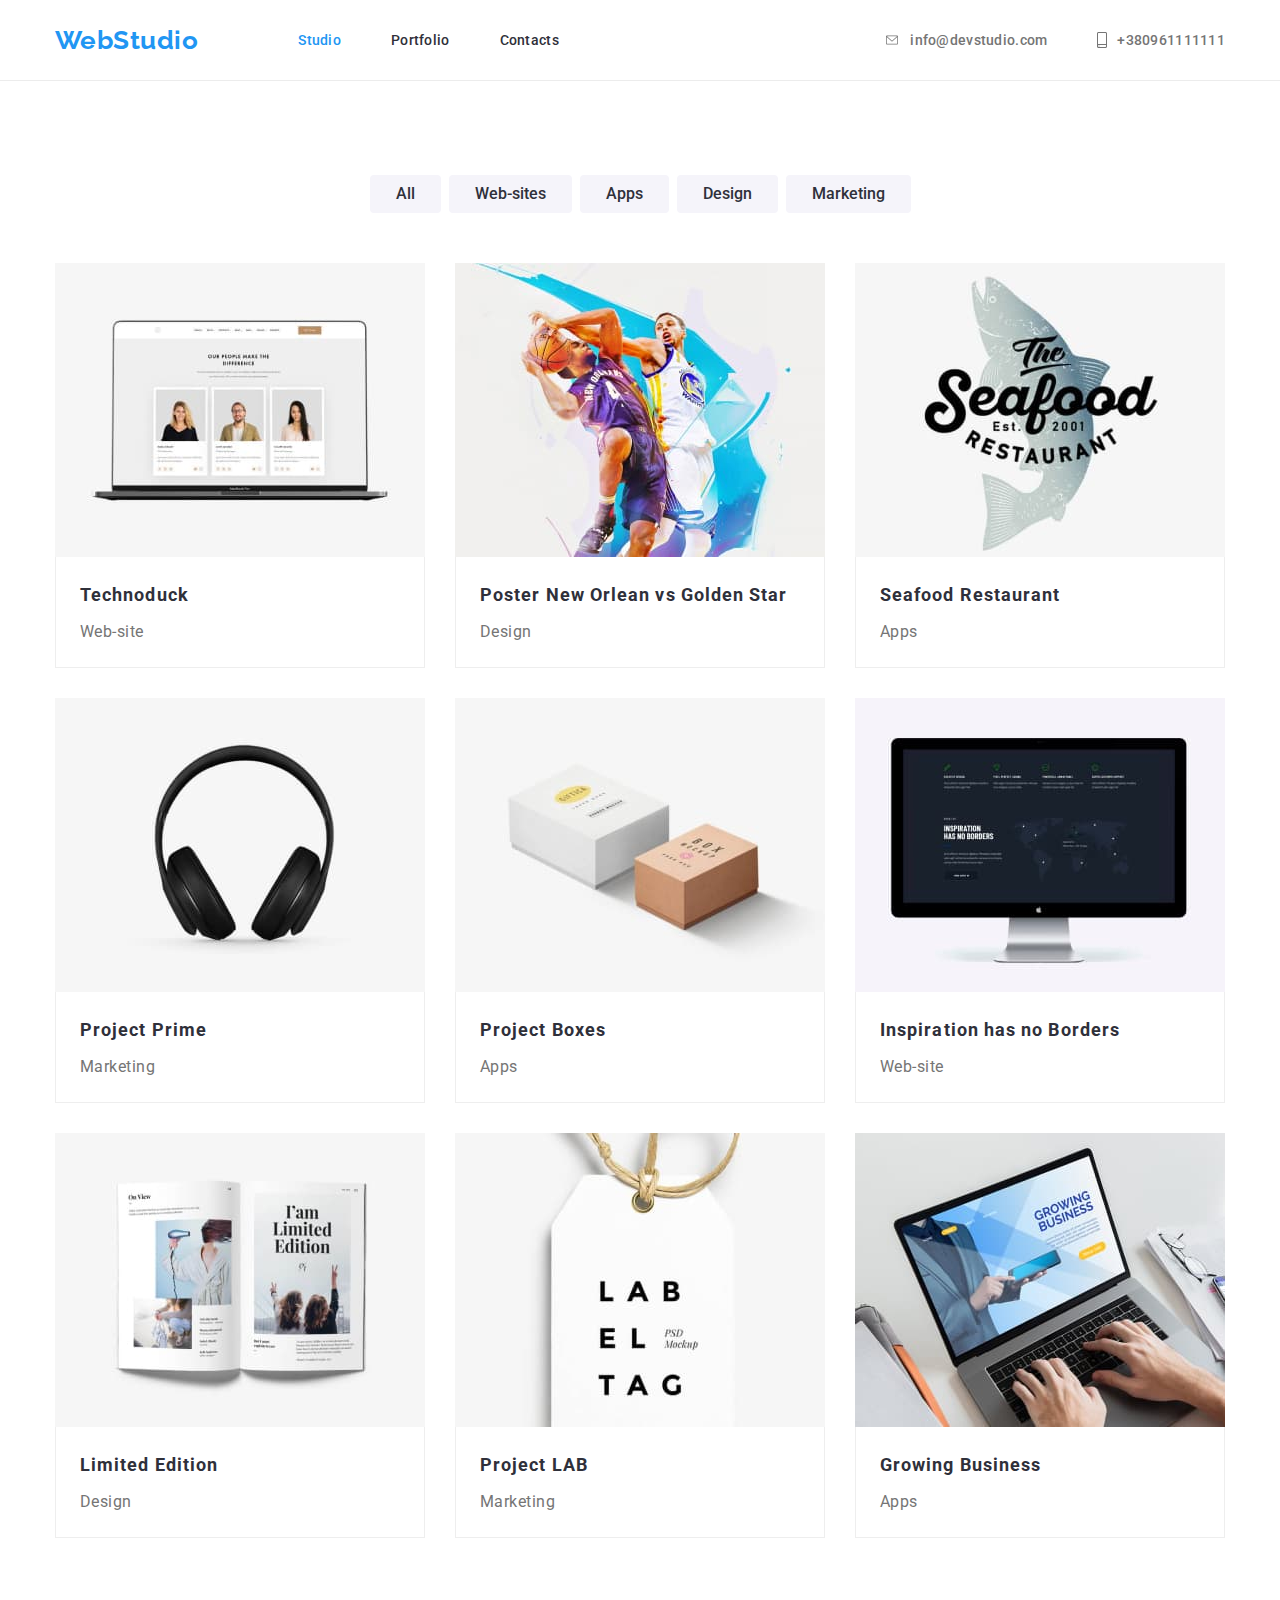
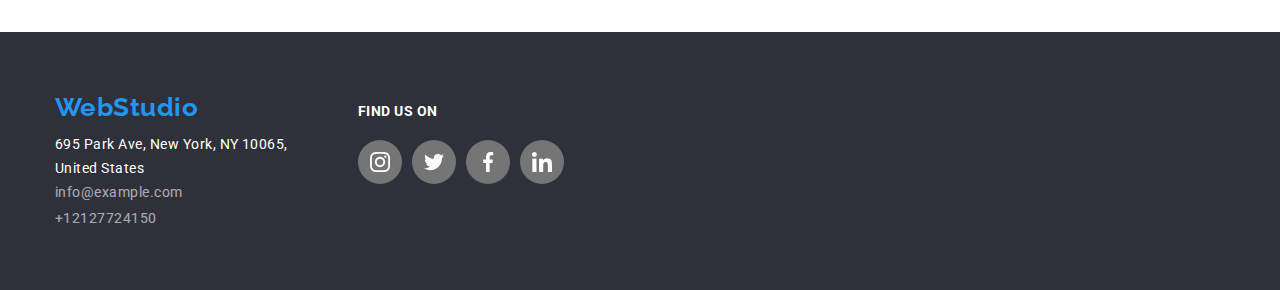
==== portfolio.html @ 8b102408 "in-progress" ====
<!DOCTYPE html>
<html lang="en">

<head>
    <meta charset="UTF-8">
    <meta http-equiv="X-UA-Compatible" content="IE=edge">
    <meta name="viewport" content="width=device-width, initial-scale=1.0">
    <link rel="stylesheet"
        href="https://cdnjs.cloudflare.com/ajax/libs/modern-normalize/1.1.0/modern-normalize.min.css">
    <link rel="preconnect" href="https://fonts.googleapis.com">
    <link rel="preconnect" href="https://fonts.gstatic.com" crossorigin>
    <link
        href="https://fonts.googleapis.com/css2?family=Raleway:wght@700&family=Roboto:wght@400;500;700;900&display=swap"
        rel="stylesheet">
    <link rel="stylesheet" href="./css/styles.css">
    <title>Portfolio</title>
</head>

<body>
    <header class="header-section">
        <div class="container header-container">
            <a href="./index.html" class="header-logo">WebStudio</a>
            <nav>
                <ul class="navigation-list">
                    <li class="navigation-item">
                        <a class="pages current-page" href="./index.html">Studio</a>
                    </li>
                    <li class="navigation-item">
                        <a class="pages" href="./portfolio.html">Portfolio</a>
                    </li>
                    <li class="navigation-item">
                        <a class="pages" href="#">Contacts</a>
                    </li>
                </ul>
            </nav>
            <ul class="header-contact-list">
                <li class="header-contact-item">
                    <a class="header-contact-link" href="mailto:info@devstudio.com"><svg class="link-icon" width="16px"
                            height="12px">
                            <use href="./images/sprite.svg#icon-envelope"></use>
                        </svg>
                        info@devstudio.com
                    </a>
                </li>
                <li class="header-contact-item">
                    <a class="header-contact-link" href="tel:380961111111"><svg class="link-icon" width="10px"
                            height="16px">
                            <use href="./images/sprite.svg#icon-smartphone"></use>
                        </svg>
                        +380961111111</a>
                </li>
    
            </ul>
        </div>
    </header>
    <main>
        <section class="portfolio-section">
            <div class="container">
                <ul class="button-list">
                    <li class="button-item">
                        <button type="button" class="portfolio-filter">All</button>
                    </li>
                    <li class="button-item">
                        <button type="button" class="portfolio-filter">Web-sites</button>
                    </li>
                    <li class="button-item">
                        <button type="button" class="portfolio-filter">Apps</button>
                    </li>
                    <li class="button-item">
                        <button type="button" class="portfolio-filter">Design</button>
                    </li>
                    <li class="button-item">
                        <button type="button" class="portfolio-filter">Marketing</button>
                    </li>
                </ul>
                <ul class="portfolio-list ">
                    <li class="portfolio-item">
                        <div class="portfolio-image-container">
                        <img class="portfolio-image" src="./images/img8portfolio-website.jpg"
                            alt="picture of technoduck website" width="370" height="294">
                    <div class="overlay">
                        <p class="overlay-text">Technoduck is a state-of-the-art
                            coronavirus distribution platform.
                            Companies use this platform for
                            digital espionage and attacks on
                            competitors' secure servers.</p>
                    </div>
                            <div class="card-content"> 
                            <h2 class="portfolio-title">Technoduck</h2>
                            <p class="portfolio-text">Web-site</p>
                        </div>
                        </div>
                    </li>
                    <li class="portfolio-item">
                        <img class="portfolio-image" src="./images/img9portfolio-sport-poster.jpg"
                            alt="picture of sport poster" width="370" height="294">
                        <div class="card-content">
                            <h2 class="portfolio-title">Poster New Orlean vs Golden Star</h2>
                            <p class="portfolio-text">Design</p>
                        </div>
                    </li>
                    <li class="portfolio-item">
                        <img class="portfolio-image" src="./images/img10portfolio-restaurant-app.jpg"
                            alt="picture of restaurant logo" width="370" height="294">
                        <div class="card-content">
                            <h2 class="portfolio-title">Seafood Restaurant</h2>
                            <p class="portfolio-text">Apps</p>
                        </div>
                    </li>
                    <li class="portfolio-item">
                        <img class="portfolio-image" src="./images/img11portfolio-marketing.jpg"
                            alt="picture of head-phones" width="370" height="294">
                        <div class="card-content">
                            <h2 class="portfolio-title">Project Prime</h2>
                            <p class="portfolio-text">Marketing</p>
                        </div>
                    </li>
                    <li class="portfolio-item">
                        <img class="portfolio-image" src="./images/img12portfolio-project-boxes.jpg"
                            alt="picture of personalized boxes" width="370" height="294">
                        <div class="card-content">
                            <h2 class="portfolio-title">Project Boxes</h2>
                            <p class="portfolio-text">Apps</p>
                        </div>
                    <li class="portfolio-item">
                        <img class="portfolio-image" src="./images/img13portfolio-inspiration-website.jpg"
                            alt="picture of inspiration website" width="370" height="294">
                        <div class="card-content">
                            <h2 class="portfolio-title">Inspiration has no Borders</h2>
                            <p class="portfolio-text">Web-site</p>
                        </div>
                    </li>
                    <li class="portfolio-item">
                        <img class="portfolio-image" src="./images/img14portfolio-limited-edition.jpg"
                            alt="picture of magazines" width="370" height="294">
                        <div class="card-content">
                            <h2 class="portfolio-title">Limited Edition</h2>
                            <p class="portfolio-text">Design</p>
                        </div>
                    </li>
                    <li class="portfolio-item">
                        <img class="portfolio-image" src="./images/img15portfolio-project-lab.jpg"
                            alt="picture of tag with logo" width="370" height="294">
                        <div class="card-content">
                            <h2 class="portfolio-title">Project LAB</h2>
                            <p class="portfolio-text">Marketing</p>
                        </div>
                    </li>
                    <li class="portfolio-item">
                        <img class="portfolio-image" src="./images/img16portfolio-growing-business.jpg"
                            alt="picture of growing business app" width="370" height="294">
                        <div class="card-content">
                            <h2 class="portfolio-title">Growing Business</h2>
                            <p class="portfolio-text">Apps</p>
                        </div>
                    </li>
                </ul>
            </div>
        </section>
    </main>
    <footer class="footer-section">
        <div class="footer-container">
            <div class="footer-container-left"><a class="footer-logo" href="./index.html">WebStudio</a>
    
                <address class="footer-addres">
                    <a class="footer-addres-addres" href="https://goo.gl/maps/dAtSncTWALTyisYv6">695 Park Ave, New York, NY
                        10065,<br> United States</a>
                    <ul>
                        <li class="footer-contacts-item"><a class="footer-contacts"
                                href="mailto:info@example.com">info@example.com</a></li>
                        <li class="footer-contacts-item"><a class="footer-contacts" href="tel:12127724150">+12127724150</a>
                        </li>
                    </ul>
                </address>
            </div>
            <div class="footer-container-middle">
                <h4 class="media-title">FIND US ON</h4>
                <ul class="footer-social-media-list">
                    <li class="footer-social-media-item">
                        <a class="footer-social-media-link" href="#"><svg class="footer-social-media-icon" width="20px"
                                height="20px">
                                <use href="./images/sprite.svg#icon-instagram"></use>
                            </svg>
                        </a>
                    </li>
                    <li class="footer-social-media-item">
                        <a class="footer-social-media-link" href="#"><svg class="footer-social-media-icon" width="20px"
                                height="20px">
                                <use href="./images/sprite.svg#icon-twitter"></use>
                            </svg>
                        </a>
                    </li>
                    <li class="footer-social-media-item">
                        <a class="footer-social-media-link" href="#"><svg class="footer-social-media-icon" width="20px"
                                height="20px">
                                <use href="./images/sprite.svg#icon-facebook"></use>
                            </svg>
                        </a>
                    </li>
                    <li class="footer-social-media-item">
                        <a class="footer-social-media-link" href="#"><svg class="footer-social-media-icon" width="20px"
                                height="20px">
                                <use href="./images/sprite.svg#icon-linkedin"></use>
                            </svg>
                        </a>
                    </li>
                </ul>
            </div>
        </div>
    </footer>
    </body>
    
    </html>
---- css/styles.css ----
/* General Styles */
:root {
    --main-text-color: #2F303A;
    --secondary-title-color: #ffff;
    --link-color: #2196F3;
    --accent-color: #2196F3;
    --contact-color: #757575;
    --secondary-text-color: #757575;
    --background-color: #ffff;
    --footer-color: #2F303A;
    --portfolio-button-color: #F5F4FA;
    --portfolio-button-text: #212121;
    --card-gap: 30px;
    --backdrop: rgba(0, 0, 0, 0.2)
}
*::after, ::before {
    box-sizing: inherit;
}

h1,
h2,
h3,
h4,
h5,
h6,
p {
    margin-top: 0;
    margin-bottom: 0;
}

body {
    font-family: 'Roboto', sans-serif;
    font-weight: 500;
    letter-spacing: 0.03em;
    color: var(--main-text-color);
    margin: 0;

}

ul {
    list-style: none;
    padding-left: 0;
    margin-top: 0;
    margin-bottom: 0;
}

a {
    text-decoration: none;
}

img {
    display: block;
    max-width: 100%;
    height: auto;
}

.container {
    width: 1200px;
    padding-left: 15px;
    padding-right: 15px;
    margin: 0 auto;
}

/*HEADER */

.header-section {
    border-bottom: 1px solid #ECECEC;

}

.header-container {
    display: flex;
    align-items: center;
}

.header-logo {
    color: var(--accent-color);
    text-decoration: none;
    font-family: 'Raleway', sans-serif;
    font-weight: 700;
    font-size: 26px;
    line-height: calc(31/26);
    margin-right: 100px;


}

.navigation-list {
    display: flex;
    align-items: center;
}

.navigation-item:not(:last-child) {
    margin-right: 50px;
}

.pages {
    color: var(--main-text-color);
    font-size: 14px;
    letter-spacing: 0.02em;
    line-height: calc(16/14);
    display: block;
    padding-top: 32px;
    padding-bottom: 32px;
}

.pages:hover,
.pages:focus {
    color: var(--link-color);
}

.header-contact-list {
    display: flex;
    align-items: center;
    margin-left: auto;
}

.header-contact-item:not(:last-child) {
    margin-right: 50px;
}


.current-page {
    color: var(--link-color);

}

.header-contact-link {
    color: var(--contact-color);
    font-weight: 500;
    font-size: 14px;
    line-height: calc(16/14);
    letter-spacing: 0.02em;
    display: flex;
    align-items: center;
    padding-top: 32px;
    padding-bottom: 32px;
}

.header-contact-link:hover,
.header-contact-link:focus {
    color: var(--link-color);
    font-weight: 500;
}
.link-icon {
margin-right: 10px;
fill: currentColor;
}

/* HERO */
.hero-section {
    background-color: #2F303A;
    background-image: linear-gradient(rgba(47, 48, 58, 0.4),
     rgba(47, 48, 58, 0.4)),
      url('../images/img17hero.jpg');
    padding-top: 200px;
    padding-bottom: 200px;
    align-items: center;
    background-position: center;
    background-repeat: no-repeat;
    background-size: cover;
}

.hero-container {
    align-items: center;
    display: flex;
    flex-direction: column;
    
}

.hero-title {
    font-weight: 900;
    font-size: 44px;
    line-height: calc(60/44);
    text-align: center;
    letter-spacing: 0.06em;
    color: var(--secondary-title-color);
    margin-bottom: 30px;
}

.hero-button {
    font-weight: 700;
    font-size: 16px;
    line-height: calc(30/16);
    text-align: center;
    letter-spacing: 0.06em;
    color: var(--secondary-title-color);
    background-color: var(--link-color);
    cursor: pointer;
    display: block;
    align-items: center;
    border-radius: 4px;
    padding: 10px 20px;
    border: none;
    box-shadow: 0px 4px 4px rgba(0, 0, 0, 0.15);
    transition: backdrop;
    transition-duration: 250ms;
    transition-timing-function: cubic-bezier(0.4, 0, 0.2, 1);


}

.hero-button:hover,
.hero-button:focus {
    background-color: darkblue;
}
/* MODAL WINDOW */


.modal {
    height: 581px;
    width: 528 px;
    margin-left: auto;
    margin-right: auto;
    background-color: var(--background-color);
    border-radius: 4px;
    position: relative;
   
}

/* Modal Close Button */
.modal-button {
    color: #aaa;
    float: right;
    font-size: 18px;
    font-weight: bold;
}

.modal-button:hover,
.modal-button:focus {
    color: var(--accent-color);
    text-decoration: none;
    cursor: pointer;
}
.is-hidden {
    pointer-events: none;
    opacity: 0%;
}

.backdrop {
    width: 100%;
    height: 100%;
    background-color: var(--backdrop);
    position: fixed;
    top: 0;
    display: flex;
    align-items: center;
    transition-duration:  250ms;
    transition-timing-function: cubic-bezier(0.4, 0, 0.2, 1);
}
.data-modal {
    display: none;
    position: fixed;
    z-index: 1;
    left: 0;
    top: 0;
    width: 100%;
    height: 100%;
    overflow: auto;
    background-color: rgba(0, 0, 0, 0.2)
}
/* FEATURES  */
.hide {
    position: absolute;
    width: 1px;
    height: 1px;
    margin: -1px;
    border: 0;
    padding: 0;
    white-space: nowrap;
    clip-path: inset(100%);
    clip: rect(0 0 0 0);
    overflow: hidden;
}

.features-section {
    padding-top: 94px;
    padding-bottom: 94px;
}

.features-list {
    display: flex;
    justify-content: center;
}

.features-item:not(:last-child) {
    margin-right: 30px;
}

.features-item {
    width: 270px;
}

.icon-moderation {
    display: flex;
    justify-content: center;
    padding: 25px 0px;
    background-color: #F5F4FA;
    margin-bottom: 30px;
    border-radius: 4px;
}

.features {
    font-weight: 700;
    font-size: 14px;
    line-height: calc(16/14);
    text-transform: uppercase;
    color: var(--main-text-color);
    padding-bottom: 10px;
}

.features-text {

    font-weight: 400;
    font-size: 14px;
    line-height: calc(24/14);
    color: var(--secondary-text-color);
}

/* DO */
.do {
    padding-top: 0;
}

.section-title {
    font-weight: 700;
    font-size: 36px;
    line-height: calc(42/36);
    text-align: center;
    color: var(--main-text-color);
    padding-bottom: 50px;
}

.what-we-do-images {
    display: flex;
}

.do-item:not(:last-child) {
    margin-right: 30px;

}

/* TEAM */
.team-members {
    background-color: #F5F4FA;
    padding-top: 94px;
    padding-bottom: 94px;
}

.team-list {
    display: flex;
    justify-content: center;

}

.team-item {
    width: 270px;
    box-shadow: 0px 1px 3px rgba(0, 0, 0, 0.12), 0px 1px 1px rgba(0, 0, 0, 0.14), 0px 2px 1px rgba(0, 0, 0, 0.2);
    border-radius: 0px 0px 4px 4px;
}

.team-item:not(:last-child) {
    margin-right: 30px;
}

.team-item-description {
    background-color: #ffff;
    padding-top: 30px;
    padding-bottom: 30px;
    text-align: center;
}


.team-title {
    font-size: 16px;
    line-height: calc(19/16);
    text-align: center;
    color: var(--main-text-color);
    margin-bottom: 10px;
}

.team-text {
    font-weight: 400;
    font-size: 16px;
    line-height: calc(19/16);
    text-align: center;
    color: var(--secondary-text-color);
    margin-bottom: 16px;
}
.team-social-media-list {
    list-style: none;
    display:flex;
    justify-content: center;
}
.team-social-media-item:not(:last-child) {
    margin-right: 10px;
}
.social-media-link {
    width: 44px;
    height: 44px;
    background-color: white;
    color: #AFB1B8;
    display: flex;
    align-items: center;
    justify-content: center;
    border-radius: 50%;
}
.social-media-icon {
    fill: currentColor;
}
.social-media-link:hover,
.social-media-link:focus {
    color: #ffff;
   background-color: var(--accent-color);
}
/* REGULAR CUSTOMERS */

.customers-logo-list {
    display: flex;
    justify-content: center;
    margin-bottom: 30px;
}

.customers-logo:not(:last-child) {
    margin-right: 30px;

}

.customer-logo-link {
    color: #AFB1B8;
display: flex;
justify-content: center;
    align-items: center;
    width: 170px;
    height: 92px;
    border: 1px solid #AFB1B8;
    border-radius: 4px;
}
.customer-logo-link:hover,
.customer-logo-link:focus {
    color: var(--accent-color);
}

.logo-icon {
    fill: currentColor;

}

/* FOOTER */
.footer-section {
    background-color: var(--footer-color);
    padding: 60px 0;
 
}
.footer-container {
    width: 1200px;
    padding-left: 15px;
    padding-right: 15px;
    margin: 0 auto;
display: flex;
align-items: baseline;


}
.footer-container-left {
    display: block;
    margin-right: 70px;
    
    
}
.footer-container-middle {
    display: flex;
    align-items: flex-start;
flex-direction: column;

        }


.footer-logo {
    color: var(--accent-color);
    text-decoration: none;
    font-family: 'Raleway', sans-serif;
    font-weight: 700;
    font-size: 26px;
    line-height: calc(31/26);
    margin-bottom: 9px;
    display: block;
}

.footer-addres {
    font-style: normal;
}

.footer-addres-addres {
    font-weight: 400;
    font-size: 14px;
    line-height: calc(24/14);
    color: var(--secondary-title-color);
    margin-bottom: 2px;
}

.footer-contacts-item:not(:last-child) {
    margin-bottom: 2px;

}

.footer-contacts {
    font-weight: 400;
    font-size: 14px;
    line-height: calc(24/14);
    color: var(--secondary-title-color);
    opacity: 0.6;
}



.media-title {color:#ffff;
    font-weight: 700;
    font-size: 14px;
    line-height: calc(16.41/14);
    margin-bottom: 20px;
    

}


.footer-social-media-list {
    display: flex;
    justify-content: center;
    
    }
  
.footer-social-media-link {
width: 44px;
height: 44px;
color:#ffff;
background-color: var(--contact-color);
 display: flex;
align-items: center;
    justify-content: center;
    border-radius: 50%;
}
.footer-social-media-link:hover,
.footer-social-media-link:focus { color:#ffff;
     background-color: var(--accent-color);
        }

.footer-social-media-icon {
    fill: currentColor;

}

.footer-social-media-item:not(:last-child) {
    margin-right: 10px;
}
/* PORTFOLIO BUTTONS SECTION */
.portfolio-section {
    padding-top: 94px;
    padding-bottom: 94px;
}

.button-list {
    display: flex;
    justify-content: center;
    align-items: center;
    margin-bottom: 50px;
}

.button-item:not(:last-child) {
    margin-right: 8px;

}



.portfolio-filter {
    font-family: 'Roboto', sans-serif;
    color: var(--portfolio-text-color);
    cursor: pointer;
    border: none;
    font-weight: 500;
    font-size: 16px;
    line-height: calc(26/16);
    text-align: center;
    display: block;
    border-radius: 4px;
    padding: 6px 26px;
    background-color: #F5F4FA;

}

.portfolio-filter:hover,
.portfolio-filter:focus {
    color: var(--secondary-title-color);
    background-color: var(--accent-color);
    box-shadow: 0px 4px 4px rgba(0, 0, 0, 0.1), 0px 1px 2px rgba(0, 0, 0, 0.08), 0px 2px 2px rgba(0, 0, 0, 0.12);
}

/* PORTFOLIO PROJECTS SECTION */

.portfolio-list {
    display: flex;
    flex-wrap: wrap;
    margin-top: calc(-1 * var(--card-gap));
    margin-left: calc(-1 * var(--card-gap));
}

.portfolio-item {
    flex-basis: calc(100% / 3 - var(--card-gap));
    margin-left: var(--card-gap);
    margin-top: var(--card-gap);
}
  .portfolio-image {
    display: block;
    max-width: 100%;
    height: auto;

}
.portfolio-image-container {
    position: relative;
    overflow: hidden;
}
.portfolio-image-container:hover .overlay {
transform: translateY(0);
}


.overlay {
    position: absolute;
    display: block;
    padding: 63px 24px;
    background-color: rgba(33, 150, 243, 0.9);
    top: 0;
    left: 0;
    width: 100%;
    height: 100%;
    transform: translateY(100%);
    transition: transform;
    transition-duration: 250ms;
    transition-timing-function: cubic-bezier(0.4, 0, 0.2, 1);
  
}

.overlay-text {
    color: #ffff;
    padding: 63px 24px;
    font-size: 18px;
    text-align: center;
}

.card-content {
    padding: 20px 24px;
    border-left: 1px solid #eeeeee;
    border-right: 1px solid #eeeeee;
    border-bottom: 1px solid #eeeeee;
     
}


.portfolio-title {
    font-weight: 700;
    font-size: 18px;
    line-height: 2;
    letter-spacing: 0.06em;
    color: var(--main-text-color);
}

.portfolio-text {
    font-weight: 400;
    font-size: 16px;
    line-height: 1.88;
    color: var(--secondary-text-color);
    margin-top: 4px;
}

.team-title {
    font-size: 16px;
    line-height: calc(19/16);
    text-align: center;
    color: var(--main-text-color);
    margin-bottom: 10px;
}
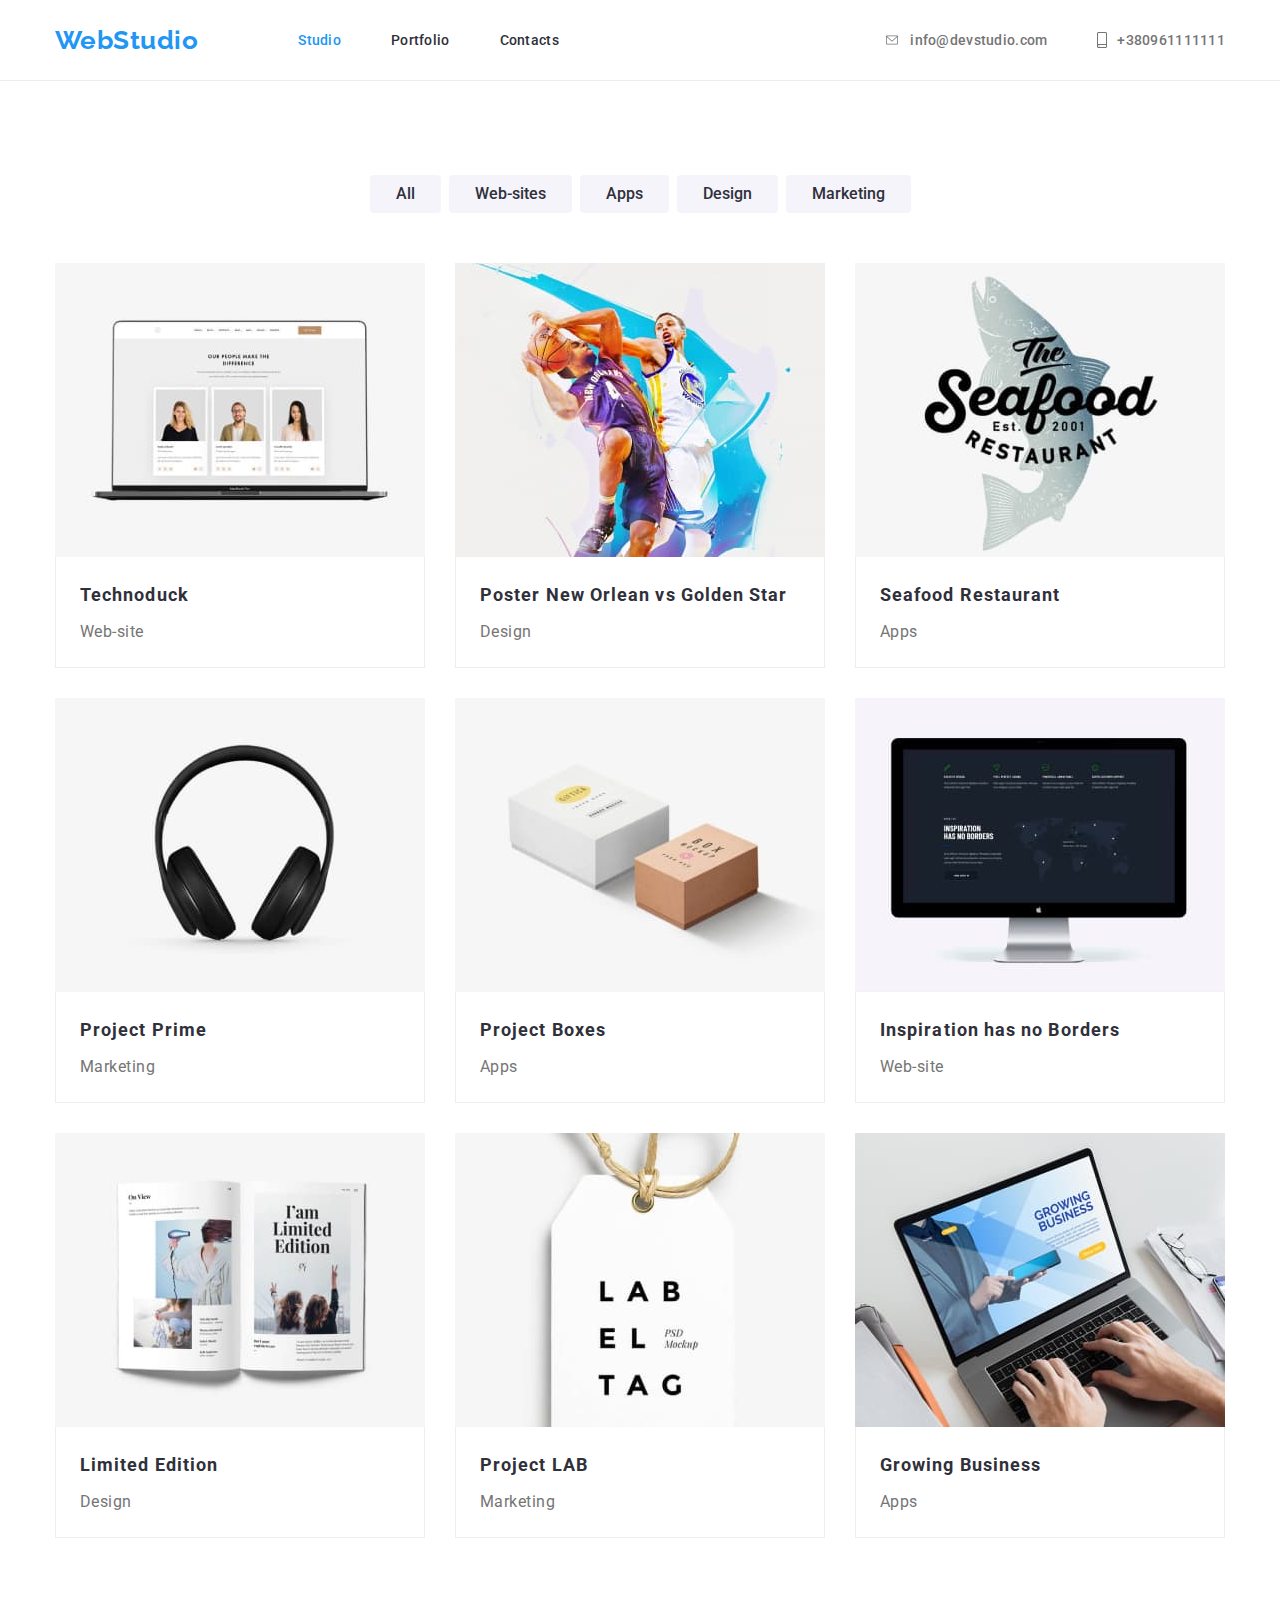
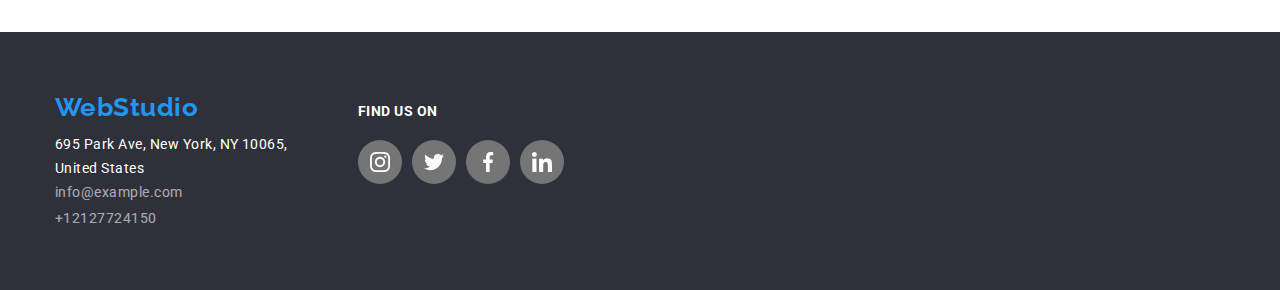
==== commit c57a0c03: "seems to be ready" ====
--- a/portfolio.html
+++ b/portfolio.html
@@ -75,11 +75,11 @@
                 </ul>
                 <ul class="portfolio-list ">
                     <li class="portfolio-item">
-                        <div class="portfolio-image-container">
+                    <div class="overlay">
                         <img class="portfolio-image" src="./images/img8portfolio-website.jpg"
                             alt="picture of technoduck website" width="370" height="294">
-                    <div class="overlay">
-                        <p class="overlay-text">Technoduck is a state-of-the-art
+                        <p class="overlay-text">
+                            Technoduck is a state-of-the-art
                             coronavirus distribution platform.
                             Companies use this platform for
                             digital espionage and attacks on
@@ -88,68 +88,131 @@
                             <div class="card-content"> 
                             <h2 class="portfolio-title">Technoduck</h2>
                             <p class="portfolio-text">Web-site</p>
-                        </div>
-                        </div>
-                    </li>
-                    <li class="portfolio-item">
+                        </div>   
+                    </li>
+                    <li class="portfolio-item">
+                    <div class="overlay">
                         <img class="portfolio-image" src="./images/img9portfolio-sport-poster.jpg"
                             alt="picture of sport poster" width="370" height="294">
-                        <div class="card-content">
+                        <p class="overlay-text">
+                            Technoduck is a state-of-the-art
+                            coronavirus distribution platform.
+                            Companies use this platform for
+                            digital espionage and attacks on
+                            competitors' secure servers.</p>
+                        </div>
+                            <div class="card-content">
                             <h2 class="portfolio-title">Poster New Orlean vs Golden Star</h2>
                             <p class="portfolio-text">Design</p>
                         </div>
                     </li>
                     <li class="portfolio-item">
+                    <div class="overlay">
                         <img class="portfolio-image" src="./images/img10portfolio-restaurant-app.jpg"
                             alt="picture of restaurant logo" width="370" height="294">
-                        <div class="card-content">
+                        <p class="overlay-text">
+                            Technoduck is a state-of-the-art
+                            coronavirus distribution platform.
+                            Companies use this platform for
+                            digital espionage and attacks on
+                            competitors' secure servers.</p>
+                        </div>
+                            <div class="card-content">
                             <h2 class="portfolio-title">Seafood Restaurant</h2>
                             <p class="portfolio-text">Apps</p>
                         </div>
                     </li>
                     <li class="portfolio-item">
+                    <div class="overlay">
                         <img class="portfolio-image" src="./images/img11portfolio-marketing.jpg"
                             alt="picture of head-phones" width="370" height="294">
-                        <div class="card-content">
+                        <p class="overlay-text">
+                            Technoduck is a state-of-the-art
+                            coronavirus distribution platform.
+                            Companies use this platform for
+                            digital espionage and attacks on
+                            competitors' secure servers.</p>
+                        </div>
+                            <div class="card-content">
                             <h2 class="portfolio-title">Project Prime</h2>
                             <p class="portfolio-text">Marketing</p>
                         </div>
                     </li>
                     <li class="portfolio-item">
+                    <div class="overlay">
                         <img class="portfolio-image" src="./images/img12portfolio-project-boxes.jpg"
                             alt="picture of personalized boxes" width="370" height="294">
-                        <div class="card-content">
+                        <p class="overlay-text">
+                            Technoduck is a state-of-the-art
+                            coronavirus distribution platform.
+                            Companies use this platform for
+                            digital espionage and attacks on
+                            competitors' secure servers.</p>
+                        </div>
+                            <div class="card-content">
                             <h2 class="portfolio-title">Project Boxes</h2>
                             <p class="portfolio-text">Apps</p>
                         </div>
                     <li class="portfolio-item">
+                    <div class="overlay">
                         <img class="portfolio-image" src="./images/img13portfolio-inspiration-website.jpg"
                             alt="picture of inspiration website" width="370" height="294">
-                        <div class="card-content">
+                        <p class="overlay-text">
+                            Technoduck is a state-of-the-art
+                            coronavirus distribution platform.
+                            Companies use this platform for
+                            digital espionage and attacks on
+                            competitors' secure servers.</p>
+                        </div>
+                            <div class="card-content">
                             <h2 class="portfolio-title">Inspiration has no Borders</h2>
                             <p class="portfolio-text">Web-site</p>
                         </div>
                     </li>
                     <li class="portfolio-item">
+                    <div class="overlay">
                         <img class="portfolio-image" src="./images/img14portfolio-limited-edition.jpg"
                             alt="picture of magazines" width="370" height="294">
-                        <div class="card-content">
+                        <p class="overlay-text">
+                            Technoduck is a state-of-the-art
+                            coronavirus distribution platform.
+                            Companies use this platform for
+                            digital espionage and attacks on
+                            competitors' secure servers.</p>
+                        </div>
+                            <div class="card-content">
                             <h2 class="portfolio-title">Limited Edition</h2>
                             <p class="portfolio-text">Design</p>
                         </div>
                     </li>
                     <li class="portfolio-item">
+                    <div class="overlay">
                         <img class="portfolio-image" src="./images/img15portfolio-project-lab.jpg"
                             alt="picture of tag with logo" width="370" height="294">
-                        <div class="card-content">
+                        <p class="overlay-text">
+                            Technoduck is a state-of-the-art
+                            coronavirus distribution platform.
+                            Companies use this platform for
+                            digital espionage and attacks on
+                            competitors' secure servers.</p>
+                        </div>
+                            <div class="card-content">
                             <h2 class="portfolio-title">Project LAB</h2>
                             <p class="portfolio-text">Marketing</p>
                         </div>
                     </li>
                     <li class="portfolio-item">
+                    <div class="overlay">
                         <img class="portfolio-image" src="./images/img16portfolio-growing-business.jpg"
                             alt="picture of growing business app" width="370" height="294">
-                        <div class="card-content">
+                        <p class="overlay-text">
+                            Technoduck is a state-of-the-art
+                            coronavirus distribution platform.
+                            Companies use this platform for
+                            digital espionage and attacks on
+                            competitors' secure servers.</p>
+                        </div>
+                            <div class="card-content">
                             <h2 class="portfolio-title">Growing Business</h2>
                             <p class="portfolio-text">Apps</p>
                         </div>
--- a/css/styles.css
+++ b/css/styles.css
@@ -209,13 +209,15 @@
 
 .modal {
     height: 581px;
-    width: 528 px;
+    width: 528px;
     margin-left: auto;
     margin-right: auto;
     background-color: var(--background-color);
     border-radius: 4px;
-    position: relative;
-   
+    position: absolute;
+   top: 50%;
+   left: 50%;
+   transform: translate(-50%, -50%);
 }
 
 /* Modal Close Button */
@@ -232,6 +234,7 @@
     text-decoration: none;
     cursor: pointer;
 }
+
 .is-hidden {
     pointer-events: none;
     opacity: 0%;
@@ -616,16 +619,28 @@
     height: auto;
 
 }
-.portfolio-image-container {
+
+.portfolio-item:hover .overlay-text,
+.portfolio-item:focus .overlay-text
+ {
+transform: translateY(0);
+box-shadow: 0px 4px 4px rgba(0, 0, 0, 0.1), 0px 1px 2px rgba(0, 0, 0, 0.08), 0px 2px 2px rgba(0, 0, 0, 0.12);
+}
+
+
+.overlay {
     position: relative;
     overflow: hidden;
-}
-.portfolio-image-container:hover .overlay {
-transform: translateY(0);
-}
-
-
-.overlay {
+   }
+
+
+.overlay-text {
+    font-family: 'Roboto', sans-serif;
+    color: #ffff;
+    font-weight: 400;
+    font-size: 18px;
+    line-height: calc(28/18);
+    text-align: center;
     position: absolute;
     display: block;
     padding: 63px 24px;
@@ -641,13 +656,6 @@
   
 }
 
-.overlay-text {
-    color: #ffff;
-    padding: 63px 24px;
-    font-size: 18px;
-    text-align: center;
-}
-
 .card-content {
     padding: 20px 24px;
     border-left: 1px solid #eeeeee;
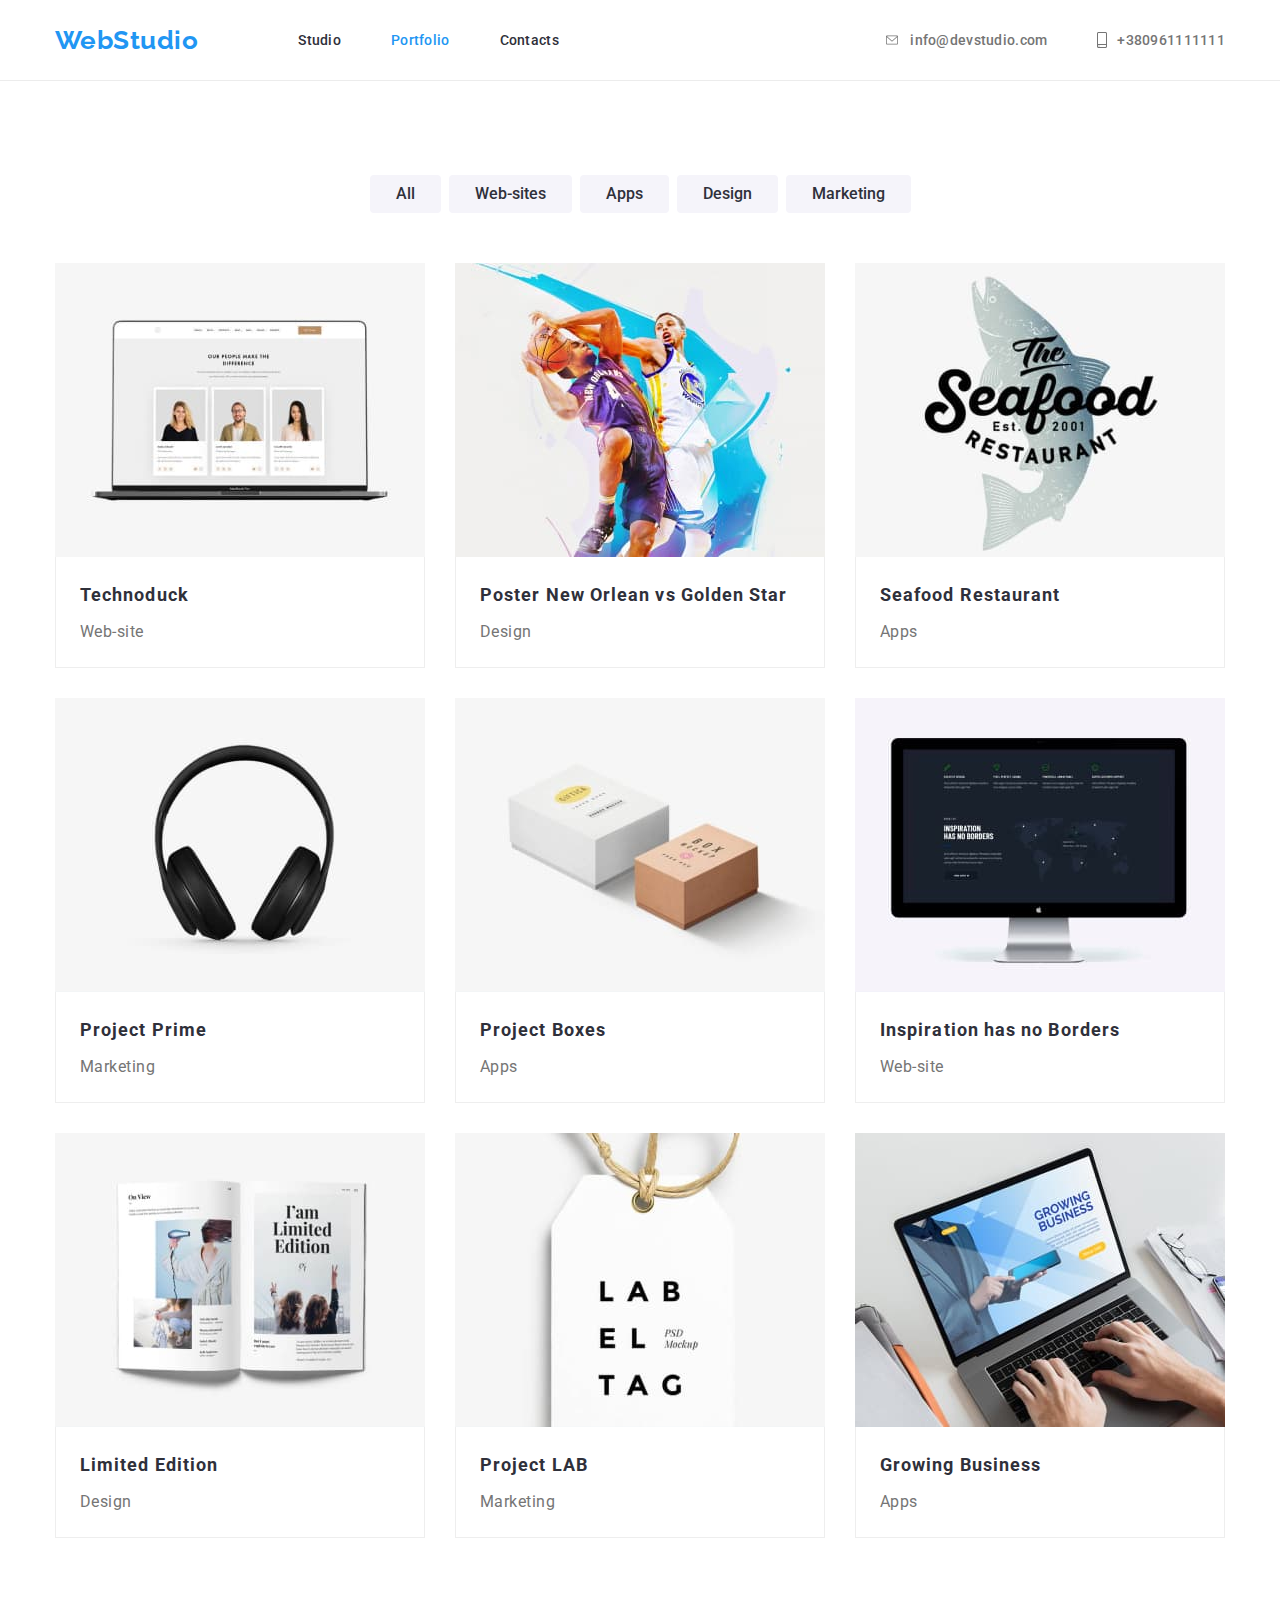
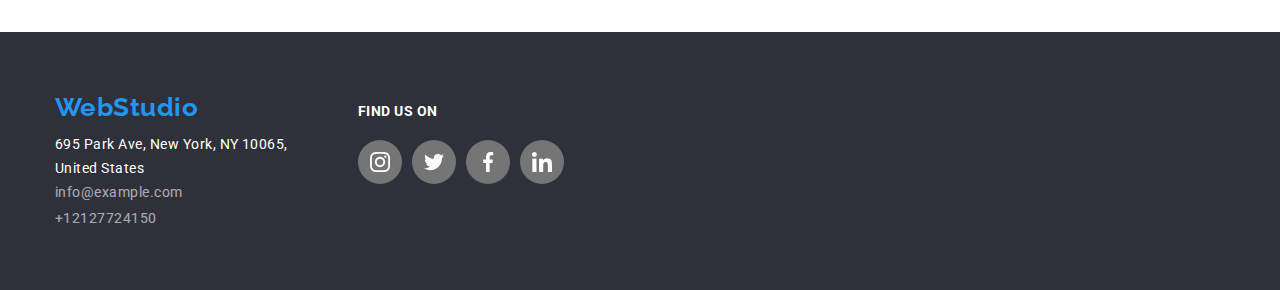
==== commit fbe18b27: "refinement-2" ====
--- a/portfolio.html
+++ b/portfolio.html
@@ -23,10 +23,10 @@
             <nav>
                 <ul class="navigation-list">
                     <li class="navigation-item">
-                        <a class="pages current-page" href="./index.html">Studio</a>
+                        <a class="pages" href="./index.html">Studio</a>
                     </li>
                     <li class="navigation-item">
-                        <a class="pages" href="./portfolio.html">Portfolio</a>
+                        <a class="pages current-page" href="./portfolio.html">Portfolio</a>
                     </li>
                     <li class="navigation-item">
                         <a class="pages" href="#">Contacts</a>
--- a/css/styles.css
+++ b/css/styles.css
@@ -222,19 +222,37 @@
 
 /* Modal Close Button */
 .modal-button {
-    color: #aaa;
+    color: #000000;
+    background-color: transparent;
     float: right;
-    font-size: 18px;
+    width: 30px;
+    height: 30px;
     font-weight: bold;
-}
+    border: 1px solid;
+    border-color: rgba(0, 0, 0, 0.1);
+    border-radius: 50%;
+    margin-top: 8px;
+    margin-right: 8px;
+    display: flex;
+    align-items: center;
+    justify-content: center;
+    transition: backdrop;
+    transition-duration: 250ms;
+    transition-timing-function: cubic-bezier(0.4, 0, 0.2, 1);
+}
+
 
 .modal-button:hover,
 .modal-button:focus {
     color: var(--accent-color);
     text-decoration: none;
     cursor: pointer;
-}
-
+   
+}
+.modal-close-icon {
+fill: currentColor;
+}
+ 
 .is-hidden {
     pointer-events: none;
     opacity: 0%;
@@ -342,7 +360,26 @@
     margin-right: 30px;
 
 }
-
+.do-item {
+    position: relative;
+}
+.do-text-container {
+    position: absolute;
+    bottom: 0;
+    background-color: rgba(47, 48, 58, 0.8);
+    width: 100%;
+    height: 70px;
+    display: flex;
+    justify-content: center;
+    align-items: center;
+}
+.do-text{
+    color: #ffff;
+    font-family: 'Roboto', sans-serif;
+    font-weight: 700;
+    font-size: 14px;
+    Line-height: calc(16.41/14);
+}
 /* TEAM */
 .team-members {
     background-color: #F5F4FA;
@@ -475,8 +512,7 @@
     display: flex;
     align-items: flex-start;
 flex-direction: column;
-
-        }
+}
 
 
 .footer-logo {
@@ -522,15 +558,12 @@
     font-size: 14px;
     line-height: calc(16.41/14);
     margin-bottom: 20px;
-    
-
 }
 
 
 .footer-social-media-list {
     display: flex;
     justify-content: center;
-    
     }
   
 .footer-social-media-link {
@@ -538,20 +571,21 @@
 height: 44px;
 color:#ffff;
 background-color: var(--contact-color);
- display: flex;
+display: flex;
 align-items: center;
-    justify-content: center;
-    border-radius: 50%;
-}
+justify-content: center;
+border-radius: 50%;
+}
+
 .footer-social-media-link:hover,
-.footer-social-media-link:focus { color:#ffff;
+.footer-social-media-link:focus { 
+    color:#ffff;
      background-color: var(--accent-color);
-        }
+    }
 
 .footer-social-media-icon {
     fill: currentColor;
-
-}
+    }
 
 .footer-social-media-item:not(:last-child) {
     margin-right: 10px;
@@ -573,7 +607,6 @@
     margin-right: 8px;
 
 }
-
 
 
 .portfolio-filter {
@@ -584,7 +617,6 @@
     font-weight: 500;
     font-size: 16px;
     line-height: calc(26/16);
-    text-align: center;
     display: block;
     border-radius: 4px;
     padding: 6px 26px;
@@ -640,7 +672,6 @@
     font-weight: 400;
     font-size: 18px;
     line-height: calc(28/18);
-    text-align: center;
     position: absolute;
     display: block;
     padding: 63px 24px;
